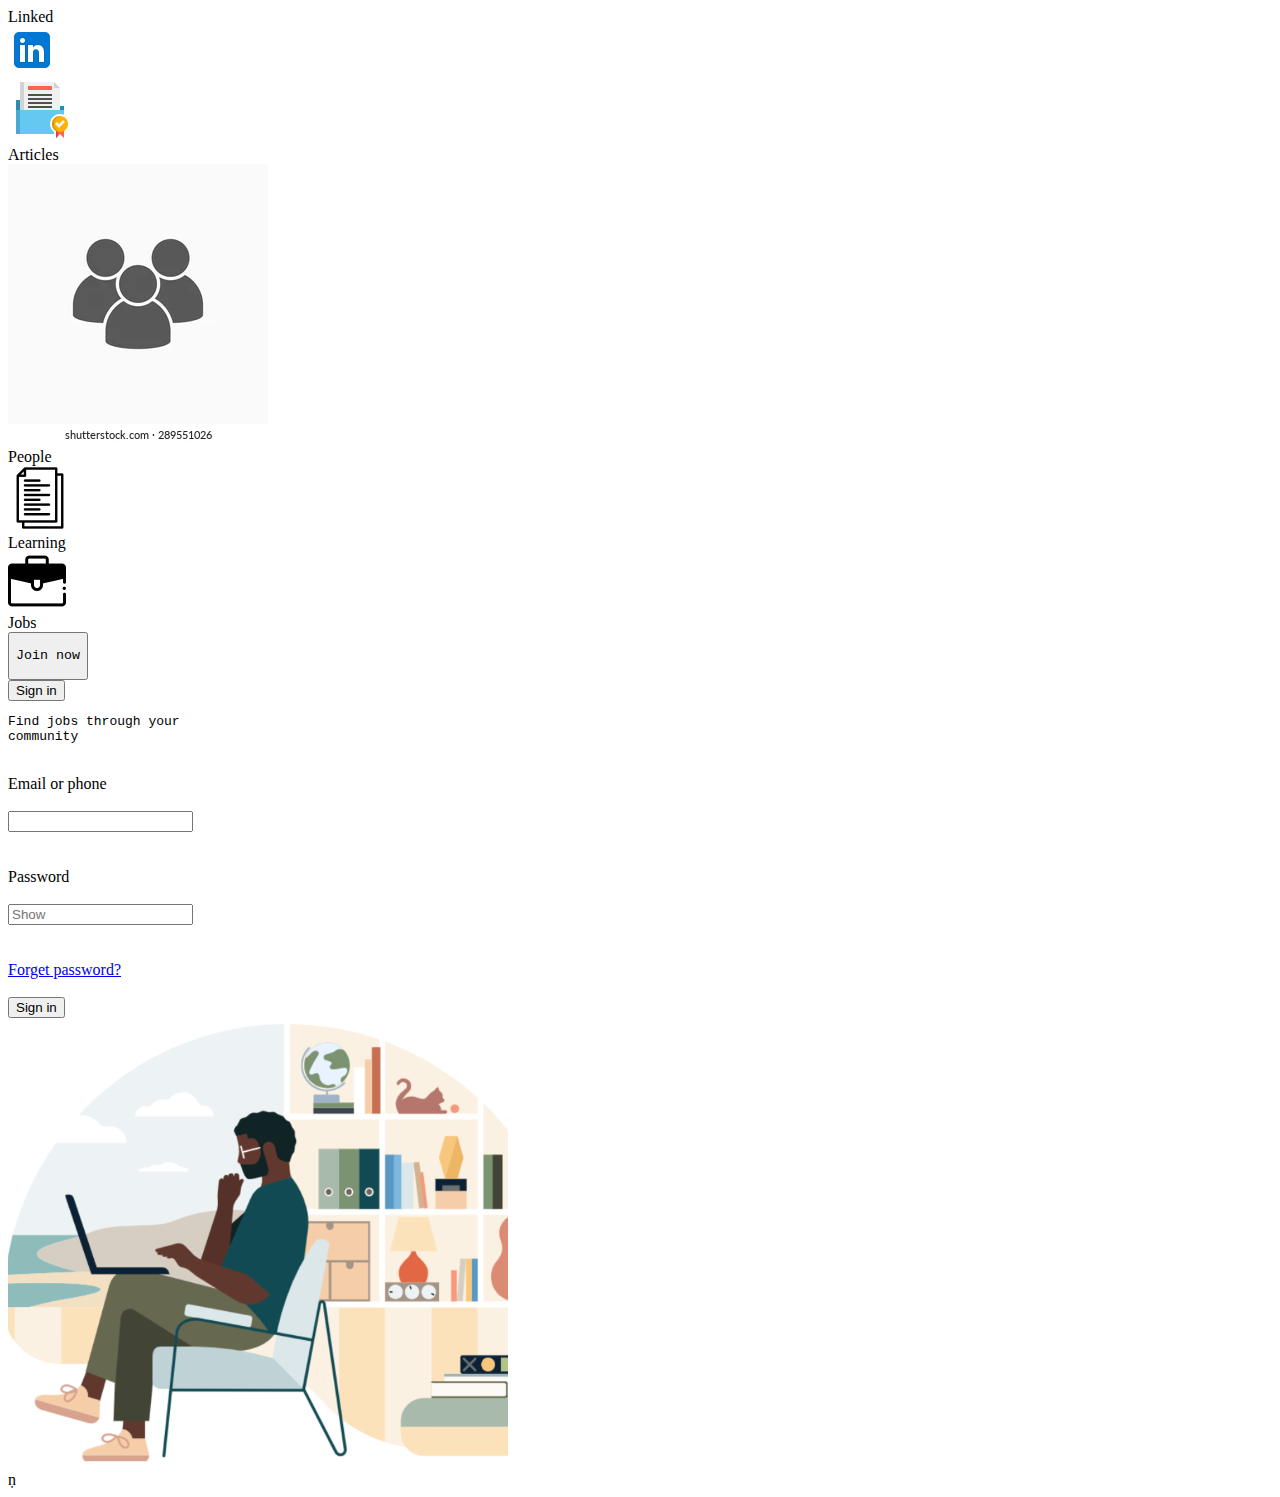
==== index.html @ 4545e035 "Update and rename li.html to index.html" ====
<!DOCTYPE html>
<html lang="en">
<head>
    <meta charset="UTF-8">
    <meta name="viewport" content="width=device-width, initial-scale=1.0">
    <title>linkedin login page</title>
    <link rel="stylesheet" href="index.css">
</head>
<body>
    <div class="container">
    <div class="one">
        <div class="a1">
            <div class="l">Linked</div>
            <div class="i"><img src="img/linkedin.png"alt="logo" class="h" ></div>
        </div class="logo">
        <div class="a2"><a href="page"><img src="img/art.png" alt="art" id="arti"></a><a class="nav"><figcaption>Articles</figcaption></a></div>
        <div class="a3"><a href="page"><img src="img/people.png" alt="pep" id="item1"></a><a class="nav"><figcaption >People</figcaption></a></div>
        <div class="a4"><a href="page"><img src="img/learn.png" alt="learn" id="item2"></a><a class="nav"><figcaption >Learning</figcaption></a></div>
        <div class="a5"><a href="page"><img src="img/job.png" alt="job" id="jobs"></a><a class="nav"><figcaption >Jobs</figcaption></a></div>
        <div id="item3"></div>
        <div class="a6"><a href="page"><button class="button1"><pre id="item4">Join now</pre></button></a></div> 
        <div class="a7"><a href="page"><button id="sign">Sign in</button></a></div>
    </div>
    <div class="a1">
        <div class="t">
        <pre class="c">Find jobs through your
community</pre><br>
        <label>Email or phone</label><br><br>
        <input type="text" id="lg" name="email"><br><br><br>
        <label for="pass">Password</label><br><br>
        <input type="password" id="pass" name="pass" placeholder="Show"><br><br><br>
        <a href="#">Forget password?</a><br><br>
        <button class="button">Sign in</button>
    </div>
    <div class="g">
        <img src="img/boy.png" alt="boy" >
    </div>
    </div>
</div> 
</body>
</html>ṇ
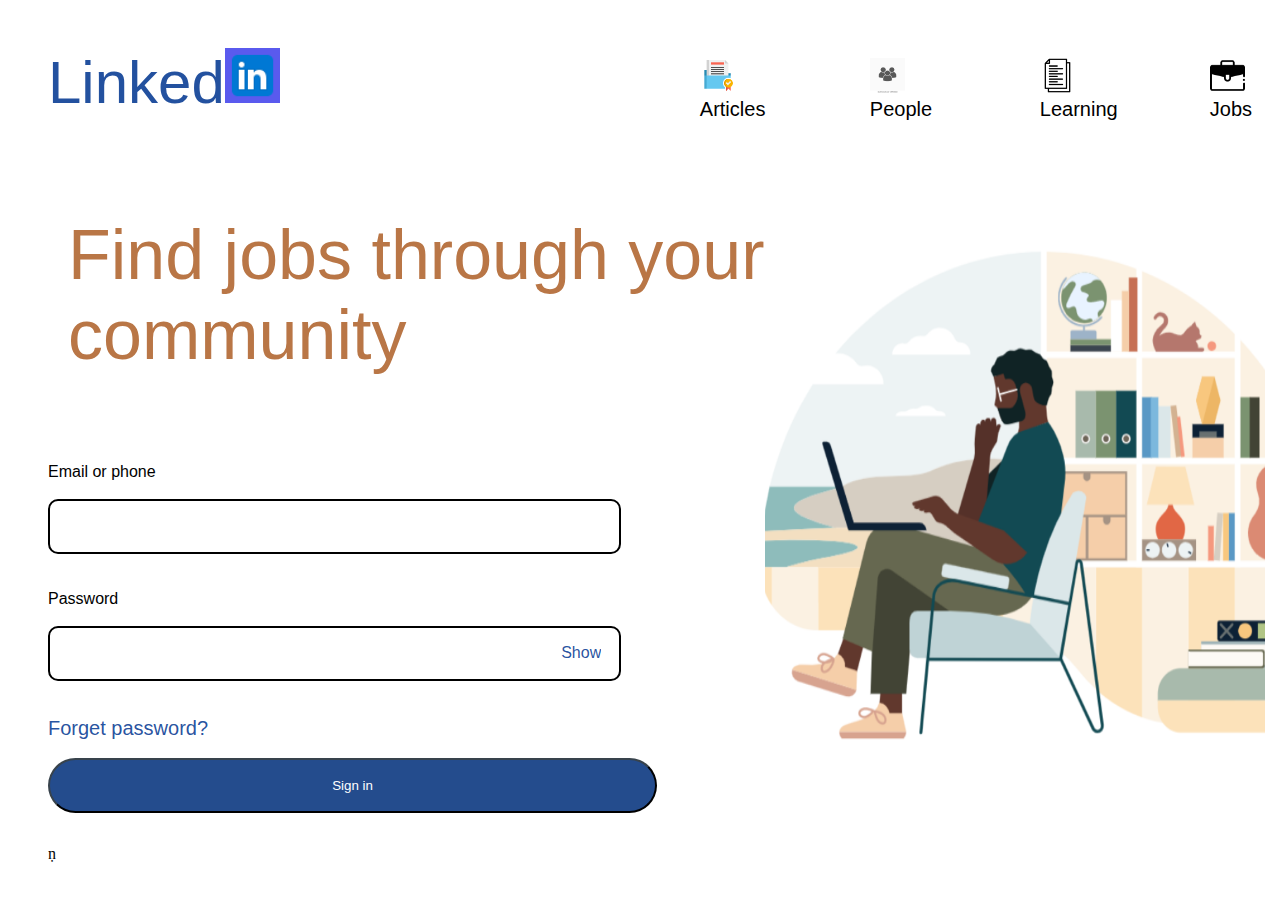
==== commit f493ce01: "Update index.html" ====
--- a/index.html
+++ b/index.html
@@ -3,7 +3,7 @@
 <head>
     <meta charset="UTF-8">
     <meta name="viewport" content="width=device-width, initial-scale=1.0">
-    <title>linkedin login page</title>
+    <title>linkedin</title>
     <link rel="stylesheet" href="index.css">
 </head>
 <body>
--- a/index.css
+++ b/index.css
@@ -0,0 +1,179 @@
+*{
+    box-sizing: border-box;
+    background-color: white;
+}
+
+.container{
+    display:flex;
+    flex-direction: column;
+}
+a.nav{
+        text-decoration: none;
+        padding-right: 100px;
+    }
+.one{
+    display:flex;
+    flex-direction: row;
+}
+   body{
+    padding:40px;
+   }
+   pre.c{
+    text-decoration-thickness: 20px;
+        font-family:sans-serif;
+        font-size: 70px;
+        color: rgb(185, 118, 70);
+        text-justify: auto;
+        font-weight: lighter;
+        padding-left: 20px;
+    }
+    .g{
+        padding-top: 100px;
+        height: 700px;
+         width: 900px;
+    }
+    .lable{
+        font-family: Arial;
+    }
+    input[type=text]{
+        padding: 18px;
+        width:80%;
+        border:solid 2px black;
+        border-radius: 10px;
+    }
+    input[type=password]{
+        padding: 18px;
+        width:80%;
+        border-radius: 10px;
+        border:solid 2px black;
+    }
+   .button{
+        background-color: #0b3880e5 ;
+        color:white;
+        border-radius: 100px;
+        width:85%;
+        padding:18px;
+        border-color: rgb(56, 67, 76);
+    }
+    a{
+        color: #0a3d94e5 ;
+        text-decoration: none;
+        font-size: 20px;
+        font-family: Sans-serif;
+    }
+    .sign{
+        background-color: white;
+        color:#0a3d94e5 ;
+        border-color: #0a3d94e5 ;
+        width:100px;
+        padding:10px;
+        border-radius: 50px;
+    }
+    .a6{
+        font-size: 20px;
+        color:black;
+        font-family: sans-serif;
+    }
+    .a1{
+    display:flex;
+    flex-direction: row;
+}
+.a1 label{
+    font-family: sans-serif;
+}
+figcaption{
+    color: black;
+}
+.button1{
+    border-radius: 15px;
+    border-color: white;
+    background-color: white;
+    border-style: none;
+    border-width: 15px;
+    padding: 20px;
+
+}
+::placeholder{
+    text-align: right;
+    color:#0a3d94e5  ;
+    font-size: medium;
+    font-family: sans-serif;
+}
+.a2,.a3{
+    padding-left: 70px;
+    padding-top: 10px;
+    
+}
+img{
+    width: 500px; 
+    height: 500px;
+}
+.a1,.logo{
+    padding-right: 350px;
+}
+.a4,.a5{
+     padding-left: 70px;
+      padding-top: 10px;
+}
+
+#item1,#item2{
+    width: 35px;
+    height: 35px;
+    align-items: center;
+    background-color: white;
+}
+
+.a6{
+    padding-left: 20px;
+    padding-top: -21cm;
+}
+#item4{
+
+    font-family: sans-serif;
+}
+.l{
+    color:#0a3d94e5;
+    font-size:60px;
+    font-family: sans-serif;
+    float: left;
+}
+.a7{
+    padding-left: 20px;
+    padding-top: 25px;
+}
+#sign{
+    border-radius: 20px;
+    border: 2px solid blue;
+    font-size: medium;
+    height: 50px;
+    width: 75px;
+    color: blue;
+}
+#item4{
+    font-size: large;
+}
+#arti{
+    height: 35px;
+    width: 35px;
+}
+#jobs{
+    height: 35px;
+    width: 35px;
+}
+.h{
+    width: 55px;
+    height: 55px;
+    background-color: #5a5aee;
+}
+#item3{
+    color: black;
+    height: 3px;
+    width: 1px;
+}
+#sign:hover{
+    background-color: rgb(196, 196, 218);
+}   
+#item4:hover{
+    background-color: burlywood;
+    height: 30px;
+}
